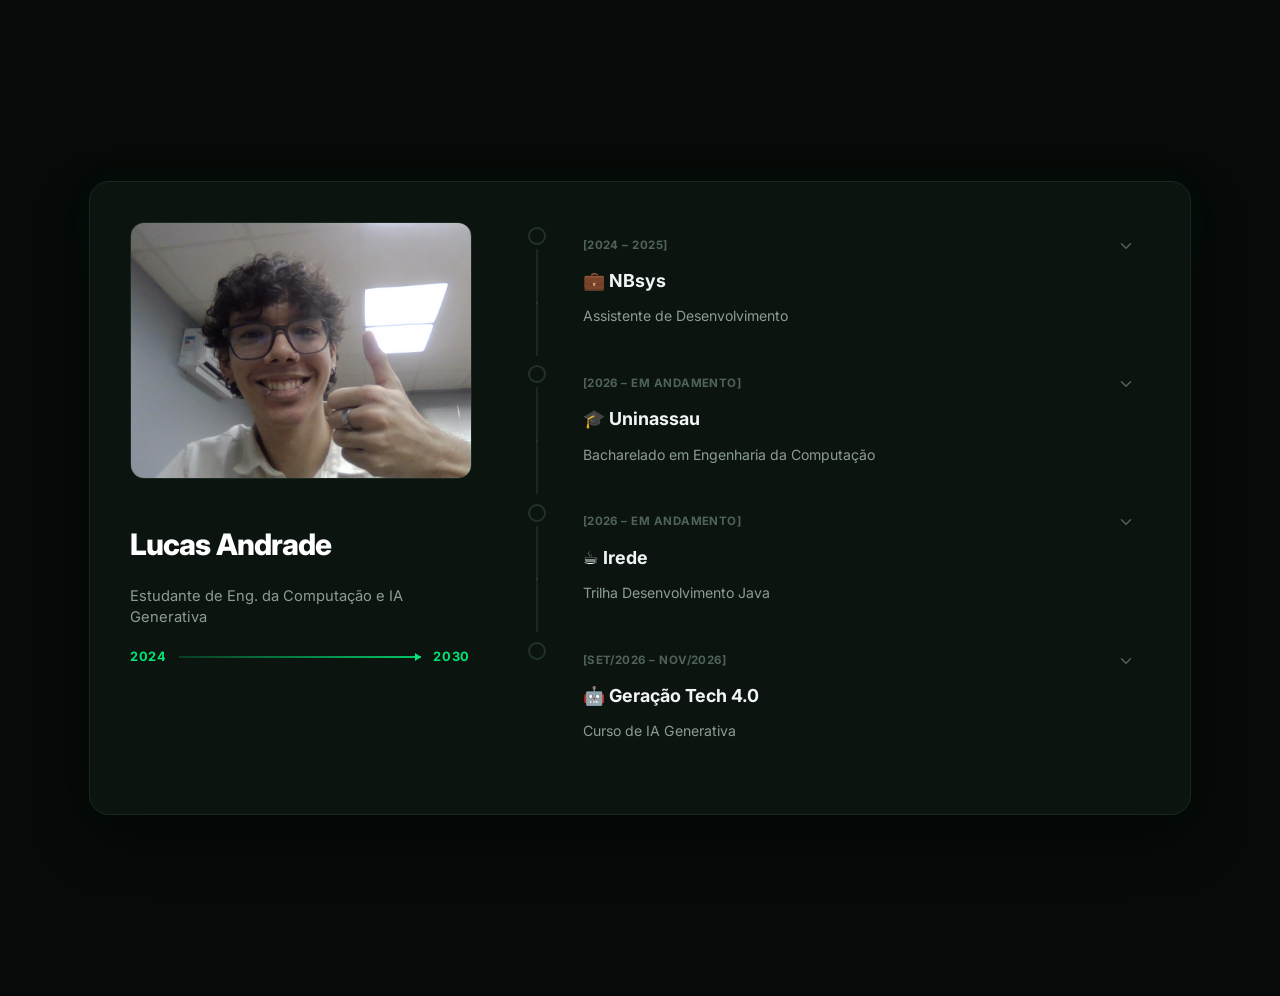
==== index.html @ 7597159e "Rename index.html.html to index.html" ====
<!DOCTYPE html>
<html lang="pt-BR">
<head>
  <meta charset="UTF-8">
  <meta name="viewport" content="width=device-width, initial-scale=1.0">
  <title>Lucas Andrade | Engenharia da Computação & IA Generativa</title>
  <link rel="preconnect" href="https://fonts.googleapis.com">
  <link rel="preconnect" href="https://fonts.gstatic.com" crossorigin>
  <link href="https://fonts.googleapis.com/css2?family=Inter:wght@400;500;600;700;800&display=swap" rel="stylesheet">
  <link rel="stylesheet" href="style.css">
</head>
<body>

  <main class="card-container">
    
    <!-- Coluna da Esquerda: Perfil com a foto enviada -->
    <section class="profile-section">
      <div class="profile-image-wrapper">
        <img 
          src="lucas.jpg" 
          alt="Lucas Andrade" 
          class="profile-img"
          onerror="this.src='https://images.unsplash.com/photo-1534528741775-53994a69daeb?auto=format&fit=crop&w=600&q=80'"
        >
      </div>

      <div class="profile-info">
        <h1 class="profile-name">Lucas Andrade</h1>
        <p class="profile-role">Estudante de Eng. da Computação e IA Generativa</p>
        <div class="timeline-span">
          <span>2024</span>
          <span class="arrow-divider"></span>
          <span>2030</span>
        </div>
      </div>
    </section>

    <!-- Coluna da Direita: Linha do Tempo (todos os módulos começam fechados) -->
    <section class="timeline-section">
      <div class="timeline-tree">

        <!-- Módulo 1: NBsys -->
        <div class="timeline-item" onclick="toggleItem(this)">
          <div class="timeline-rail">
            <div class="timeline-node"></div>
            <div class="timeline-line">
              <svg class="rail-arrow" viewBox="0 0 10 14" fill="none">
                <path d="M5 0v10m0 0l-3-3m3 3l3-3" stroke="currentColor" stroke-width="1.5" stroke-linecap="round" stroke-linejoin="round"/>
              </svg>
            </div>
          </div>

          <div class="timeline-content">
            <div class="timeline-header">
              <div class="header-titles">
                <span class="timeline-year">[2024 – 2025]</span>
                <h2 class="timeline-title">💼 NBsys</h2>
                <span class="timeline-subtitle">Assistente de Desenvolvimento</span>
              </div>
              <svg class="chevron-icon" viewBox="0 0 24 24" fill="none" stroke="currentColor" stroke-width="2" stroke-linecap="round" stroke-linejoin="round">
                <polyline points="6 9 12 15 18 9"></polyline>
              </svg>
            </div>

            <div class="timeline-details">
              <div class="details-inner">
                <p class="details-description">
                  Atuação prática no desenvolvimento e manutenção de sistemas corporativos, resolução de tickets técnicos, refatoração de rotinas e suporte contínuo ao ciclo de vida de software da equipe.
                </p>
                <div class="tech-tags">
                  <span class="tag">Desenvolvimento de Software</span>
                  <span class="tag">SQL & Bases de Dados</span>
                  <span class="tag">Git / GitHub</span>
                  <span class="tag">Resolução de Problemas</span>
                </div>
              </div>
            </div>
          </div>
        </div>

        <!-- Módulo 2: Uninassau -->
        <div class="timeline-item" onclick="toggleItem(this)">
          <div class="timeline-rail">
            <div class="timeline-node"></div>
            <div class="timeline-line">
              <svg class="rail-arrow" viewBox="0 0 10 14" fill="none">
                <path d="M5 0v10m0 0l-3-3m3 3l3-3" stroke="currentColor" stroke-width="1.5" stroke-linecap="round" stroke-linejoin="round"/>
              </svg>
            </div>
          </div>

          <div class="timeline-content">
            <div class="timeline-header">
              <div class="header-titles">
                <span class="timeline-year">[2026 – Em andamento]</span>
                <h2 class="timeline-title">🎓 Uninassau</h2>
                <span class="timeline-subtitle">Bacharelado em Engenharia da Computação</span>
              </div>
              <svg class="chevron-icon" viewBox="0 0 24 24" fill="none" stroke="currentColor" stroke-width="2" stroke-linecap="round" stroke-linejoin="round">
                <polyline points="6 9 12 15 18 9"></polyline>
              </svg>
            </div>

            <div class="timeline-details">
              <div class="details-inner">
                <p class="details-description">
                  Graduação com foco na convergência entre hardware e software. Envolve arquitetura computacional, circuitos lógicos, sistemas operacionais, algoritmos e estruturas de dados para engenharia de software de alta performance.
                </p>
                <div class="badge-row">
                  <span class="status-badge">Previsão de Conclusão: 2030</span>
                </div>
                <div class="tech-tags">
                  <span class="tag">Arquitetura de Computadores</span>
                  <span class="tag">Estruturas de Dados</span>
                  <span class="tag">Sistemas Embarcados</span>
                  <span class="tag">Engenharia de Software</span>
                </div>
              </div>
            </div>
          </div>
        </div>

        <!-- Módulo 3: Irede -->
        <div class="timeline-item" onclick="toggleItem(this)">
          <div class="timeline-rail">
            <div class="timeline-node"></div>
            <div class="timeline-line">
              <svg class="rail-arrow" viewBox="0 0 10 14" fill="none">
                <path d="M5 0v10m0 0l-3-3m3 3l3-3" stroke="currentColor" stroke-width="1.5" stroke-linecap="round" stroke-linejoin="round"/>
              </svg>
            </div>
          </div>

          <div class="timeline-content">
            <div class="timeline-header">
              <div class="header-titles">
                <span class="timeline-year">[2026 – Em andamento]</span>
                <h2 class="timeline-title">☕ Irede</h2>
                <span class="timeline-subtitle">Trilha Desenvolvimento Java</span>
              </div>
              <svg class="chevron-icon" viewBox="0 0 24 24" fill="none" stroke="currentColor" stroke-width="2" stroke-linecap="round" stroke-linejoin="round">
                <polyline points="6 9 12 15 18 9"></polyline>
              </svg>
            </div>

            <div class="timeline-details">
              <div class="details-inner">
                <p class="details-description">
                  Capacitação intensiva no ecossistema Java moderno e desenvolvimento backend robusto. Envolve Programação Orientada a Objetos (POO), construção e consumo de APIs RESTful, Spring Boot e persistência com JPA/Hibernate.
                </p>
                <div class="badge-row">
                  <span class="status-badge">Término Previsto: Dezembro / 2026</span>
                </div>
                <div class="tech-tags">
                  <span class="tag">Java 21+</span>
                  <span class="tag">Spring Boot</span>
                  <span class="tag">APIs REST</span>
                  <span class="tag">JPA / Hibernate</span>
                  <span class="tag">Clean Code</span>
                </div>
              </div>
            </div>
          </div>
        </div>

        <!-- Módulo 4: Geração Tech 4.0 -->
        <div class="timeline-item" onclick="toggleItem(this)">
          <div class="timeline-rail">
            <div class="timeline-node"></div>
          </div>

          <div class="timeline-content">
            <div class="timeline-header">
              <div class="header-titles">
                <span class="timeline-year">[Set/2026 – Nov/2026]</span>
                <h2 class="timeline-title">🤖 Geração Tech 4.0</h2>
                <span class="timeline-subtitle">Curso de IA Generativa</span>
              </div>
              <svg class="chevron-icon" viewBox="0 0 24 24" fill="none" stroke="currentColor" stroke-width="2" stroke-linecap="round" stroke-linejoin="round">
                <polyline points="6 9 12 15 18 9"></polyline>
              </svg>
            </div>

            <div class="timeline-details">
              <div class="details-inner">
                <p class="details-description">
                  Imersão prática na construção de aplicações modernas com IA. Técnicas de engenharia de prompt avançada, arquiteturas RAG (Retrieval-Augmented Generation), vector databases, orquestração com LangChain e desenvolvimento de agentes inteligentes.
                </p>
                <div class="tech-tags">
                  <span class="tag">Large Language Models</span>
                  <span class="tag">Prompt Engineering</span>
                  <span class="tag">RAG & Vetores</span>
                  <span class="tag">LangChain</span>
                  <span class="tag">Agentes Autônomos</span>
                </div>
              </div>
            </div>
          </div>
        </div>

      </div>
    </section>

  </main>

  <script>
    function toggleItem(clickedItem) {
      const allItems = document.querySelectorAll('.timeline-item');
      const wasActive = clickedItem.classList.contains('active');

      // Fecha todos os módulos
      allItems.forEach(item => {
        item.classList.remove('active');
        const details = item.querySelector('.timeline-details');
        if (details) details.style.maxHeight = null;
      });

      // Se o clicado não estava aberto, abre ele
      if (!wasActive) {
        clickedItem.classList.add('active');
        const details = clickedItem.querySelector('.timeline-details');
        if (details) {
          details.style.maxHeight = details.scrollHeight + "px";
        }
      }
    }
  </script>
</body>
</html>
---- style.css ----
:root {
--bg-main: #060a08;
--card-bg: #0c1410;
--card-inner: #111d17;
--border-subtle: #192920;
--border-active: #00e676;
--primary-green: #00e676;
--emerald: #10b981;
--text-white: #f3f4f6;
--text-muted: #8b9d93;
--text-dim: #4f6356;
--node-inactive: #213327;
--font-family: 'Inter', system-ui, -apple-system, sans-serif;
}

{
margin: 0;
padding: 0;
box-sizing: border-box;
}

body {
font-family: var(--font-family);
background-color: var(--bg-main);
color: var(--text-white);
min-height: 100vh;
display: flex;
align-items: center;
justify-content: center;
padding: 2.5rem 1.25rem;
}

/* Container Principal */
.card-container {
background-color: var(--card-bg);
border: 1px solid var(--border-subtle);
border-radius: 20px;
max-width: 1020px;
width: 100%;
display: grid;
grid-template-columns: 340px 1fr;
padding: 2.5rem;
gap: 3.5rem;
box-shadow: 0 25px 60px -15px rgba(0, 0, 0, 0.7), 0 0 35px rgba(0, 230, 118, 0.04);
}

/* Coluna Esquerda: Perfil */
.profile-section {
display: flex;
flex-direction: column;
}

.profile-image-wrapper {
width: 100%;
aspect-ratio: 4 / 3;
border-radius: 14px;
overflow: hidden;
background-color: #030504;
border: 1px solid var(--border-subtle);
}

.profile-img {
width: 100%;
height: 100%;
object-fit: cover;
object-position: center 25%;
display: block;
transition: transform 0.4s ease;
}

.profile-image-wrapper:hover .profile-img {
transform: scale(1.04);
}

.profile-info {
margin-top: 1.5rem;
}

.profile-name {
font-size: 1.85rem;
font-weight: 800;
letter-spacing: -0.03em;
color: #ffffff;
line-height: 1.15;
}

.profile-role {
font-size: 0.92rem;
color: var(--text-muted);
margin-top: 0.45rem;
line-height: 1.45;
}

.timeline-span {
display: flex;
align-items: center;
gap: 0.8rem;
margin-top: 1.3rem;
color: var(--primary-green);
font-size: 0.8rem;
font-weight: 700;
letter-spacing: 0.05em;
}

.arrow-divider {
flex: 1;
height: 2px;
background: linear-gradient(90deg, rgba(0, 230, 118, 0.2), rgba(0, 230, 118, 0.85));
position: relative;
}

.arrow-divider::after {
content: '';
position: absolute;
right: 0;
top: 50%;
transform: translateY(-50%);
border-width: 4px 0 4px 6px;
border-style: solid;
border-color: transparent transparent transparent var(--primary-green);
}

/* Coluna Direita: Linha do Tempo */
.timeline-section {
display: flex;
flex-direction: column;
justify-content: center;
}

.timeline-tree {
display: flex;
flex-direction: column;
}

.timeline-item {
display: flex;
gap: 1.25rem;
cursor: pointer;
}

/* Trilhos, Linhas e Nós */
.timeline-rail {
display: flex;
flex-direction: column;
align-items: center;
width: 22px;
flex-shrink: 0;
padding-top: 0.35rem;
}

.timeline-node {
width: 14px;
height: 14px;
border-radius: 50%;
background-color: var(--card-bg);
border: 2px solid var(--node-inactive);
transition: all 0.25s ease;
z-index: 2;
}

.timeline-line {
flex: 1;
width: 2px;
background-color: var(--border-subtle);
display: flex;
align-items: center;
justify-content: center;
position: relative;
min-height: 38px;
margin: 4px 0;
}

.rail-arrow {
width: 10px;
height: 14px;
color: var(--text-dim);
}

/* Conteúdo do Módulo */
.timeline-content {
flex: 1;
padding-bottom: 1.5rem;
}

.timeline-header {
display: flex;
justify-content: space-between;
align-items: flex-start;
padding: 0.65rem 0.85rem;
border-radius: 10px;
transition: background-color 0.2s ease, border-color 0.2s ease;
border: 1px solid transparent;
}

.timeline-item:hover .timeline-header {
background-color: rgba(255, 255, 255, 0.02);
}

.timeline-year {
display: inline-block;
font-size: 0.72rem;
font-weight: 700;
color: var(--text-dim);
text-transform: uppercase;
letter-spacing: 0.04em;
margin-bottom: 0.15rem;
transition: color 0.2s ease;
}

.timeline-title {
font-size: 1.12rem;
font-weight: 700;
color: var(--text-white);
transition: color 0.2s ease;
line-height: 1.3;
}

.timeline-subtitle {
display: block;
font-size: 0.88rem;
color: var(--text-muted);
margin-top: 0.2rem;
}

.chevron-icon {
width: 18px;
height: 18px;
color: var(--text-dim);
transition: transform 0.3s ease, color 0.2s ease;
flex-shrink: 0;
margin-top: 0.25rem;
}

/* Detalhes expansíveis (Accordion: fechado por padrão) */
.timeline-details {
max-height: 0;
overflow: hidden;
transition: max-height 0.35s cubic-bezier(0.4, 0, 0.2, 1);
}

.details-inner {
margin: 0.75rem 0.85rem 0.25rem 0.85rem;
padding: 1rem 1.15rem;
background-color: var(--card-inner);
border: 1px solid var(--border-subtle);
border-radius: 10px;
}

.details-description {
font-size: 0.88rem;
line-height: 1.6;
color: #c4d4cc;
}

.badge-row {
margin-top: 0.75rem;
}

.status-badge {
display: inline-block;
background: rgba(0, 230, 118, 0.1);
border: 1px solid rgba(0, 230, 118, 0.35);
color: var(--primary-green);
font-size: 0.75rem;
font-weight: 600;
padding: 0.25rem 0.65rem;
border-radius: 6px;
}

.tech-tags {
display: flex;
flex-wrap: wrap;
gap: 0.45rem;
margin-top: 0.85rem;
}

.tag {
background: #17261e;
border: 1px solid #233a2e;
color: #a3b8ad;
font-size: 0.72rem;
font-weight: 500;
padding: 0.2rem 0.55rem;
border-radius: 5px;
}

/* Estado Ativo: ativado apenas no clique */
.timeline-item.active .timeline-node {
background-color: var(--primary-green);
border-color: var(--primary-green);
box-shadow: 0 0 14px rgba(0, 230, 118, 0.7);
}

.timeline-item.active .timeline-year {
color: var(--emerald);
}

.timeline-item.active .timeline-title {
color: var(--primary-green);
}

.timeline-item.active .timeline-header {
background-color: rgba(0, 230, 118, 0.04);
border-color: rgba(0, 230, 118, 0.15);
}

.timeline-item.active .chevron-icon {
transform: rotate(180deg);
color: var(--primary-green);
}

/* Responsividade */
@media (max-width: 820px) {
.card-container {
grid-template-columns: 1fr;
gap: 2rem;
padding: 1.75rem;
}

.profile-image-wrapper {
max-width: 260px;
}
}
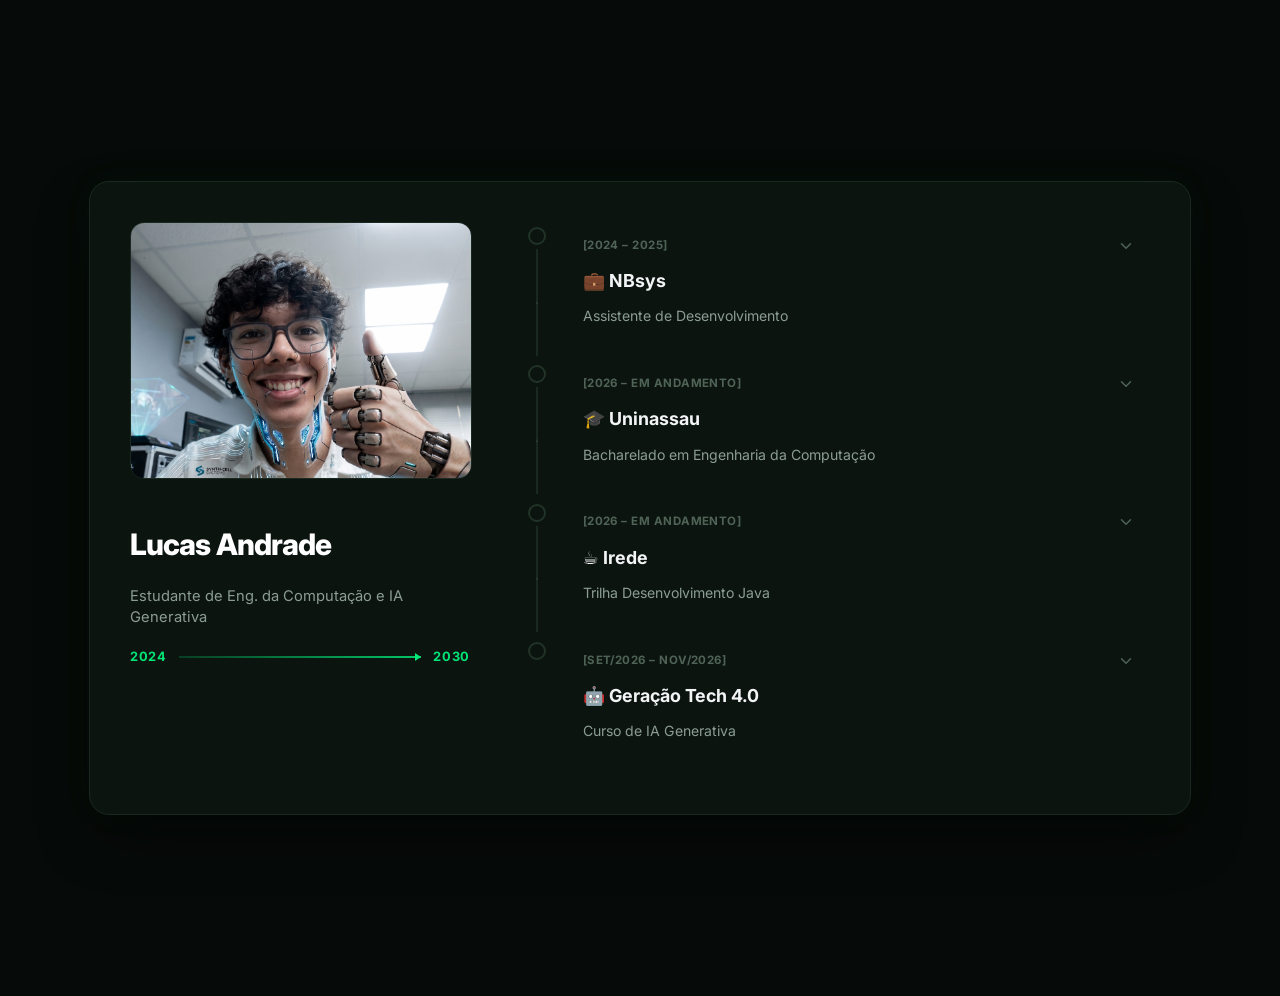
==== commit f2a77c30: "Update index.html" ====
--- a/index.html
+++ b/index.html
@@ -17,7 +17,7 @@
     <section class="profile-section">
       <div class="profile-image-wrapper">
         <img 
-          src="lucas.jpg" 
+          src="lucass.jpg" 
           alt="Lucas Andrade" 
           class="profile-img"
           onerror="this.src='https://images.unsplash.com/photo-1534528741775-53994a69daeb?auto=format&fit=crop&w=600&q=80'"
